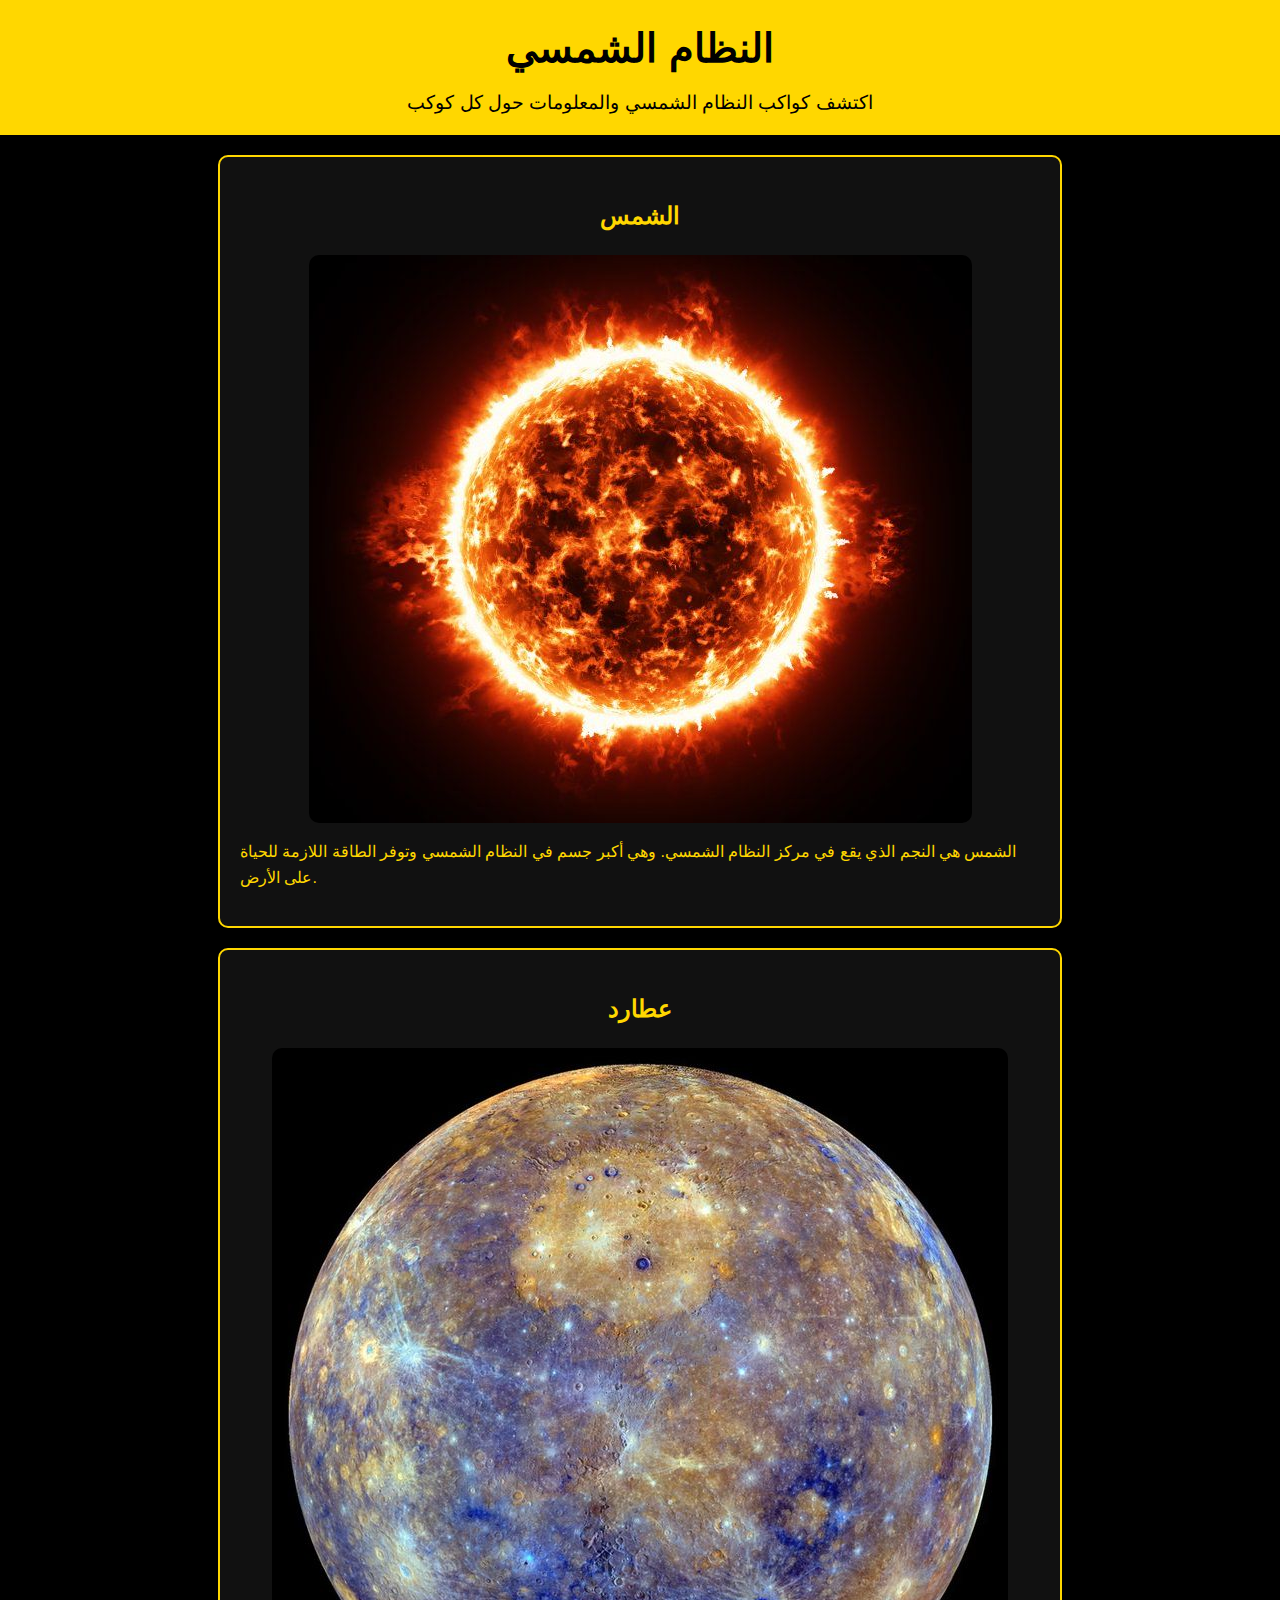
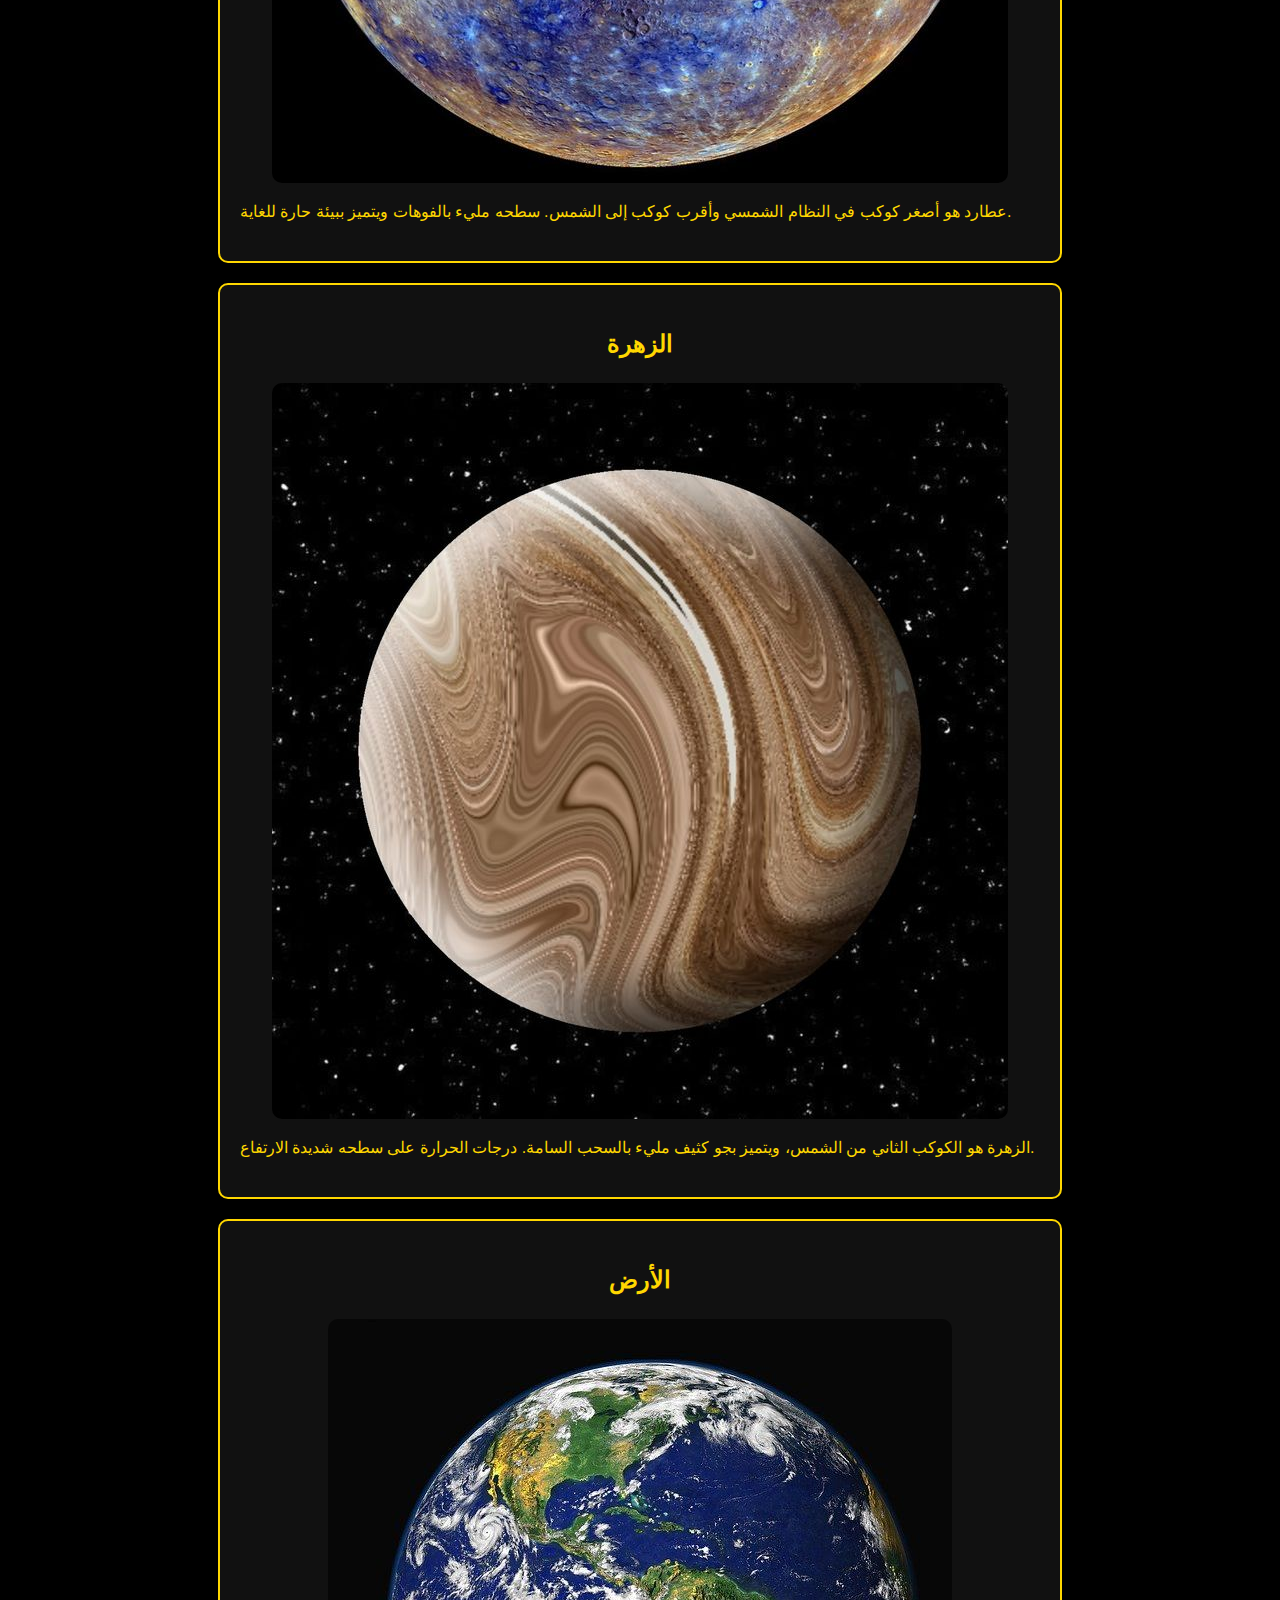
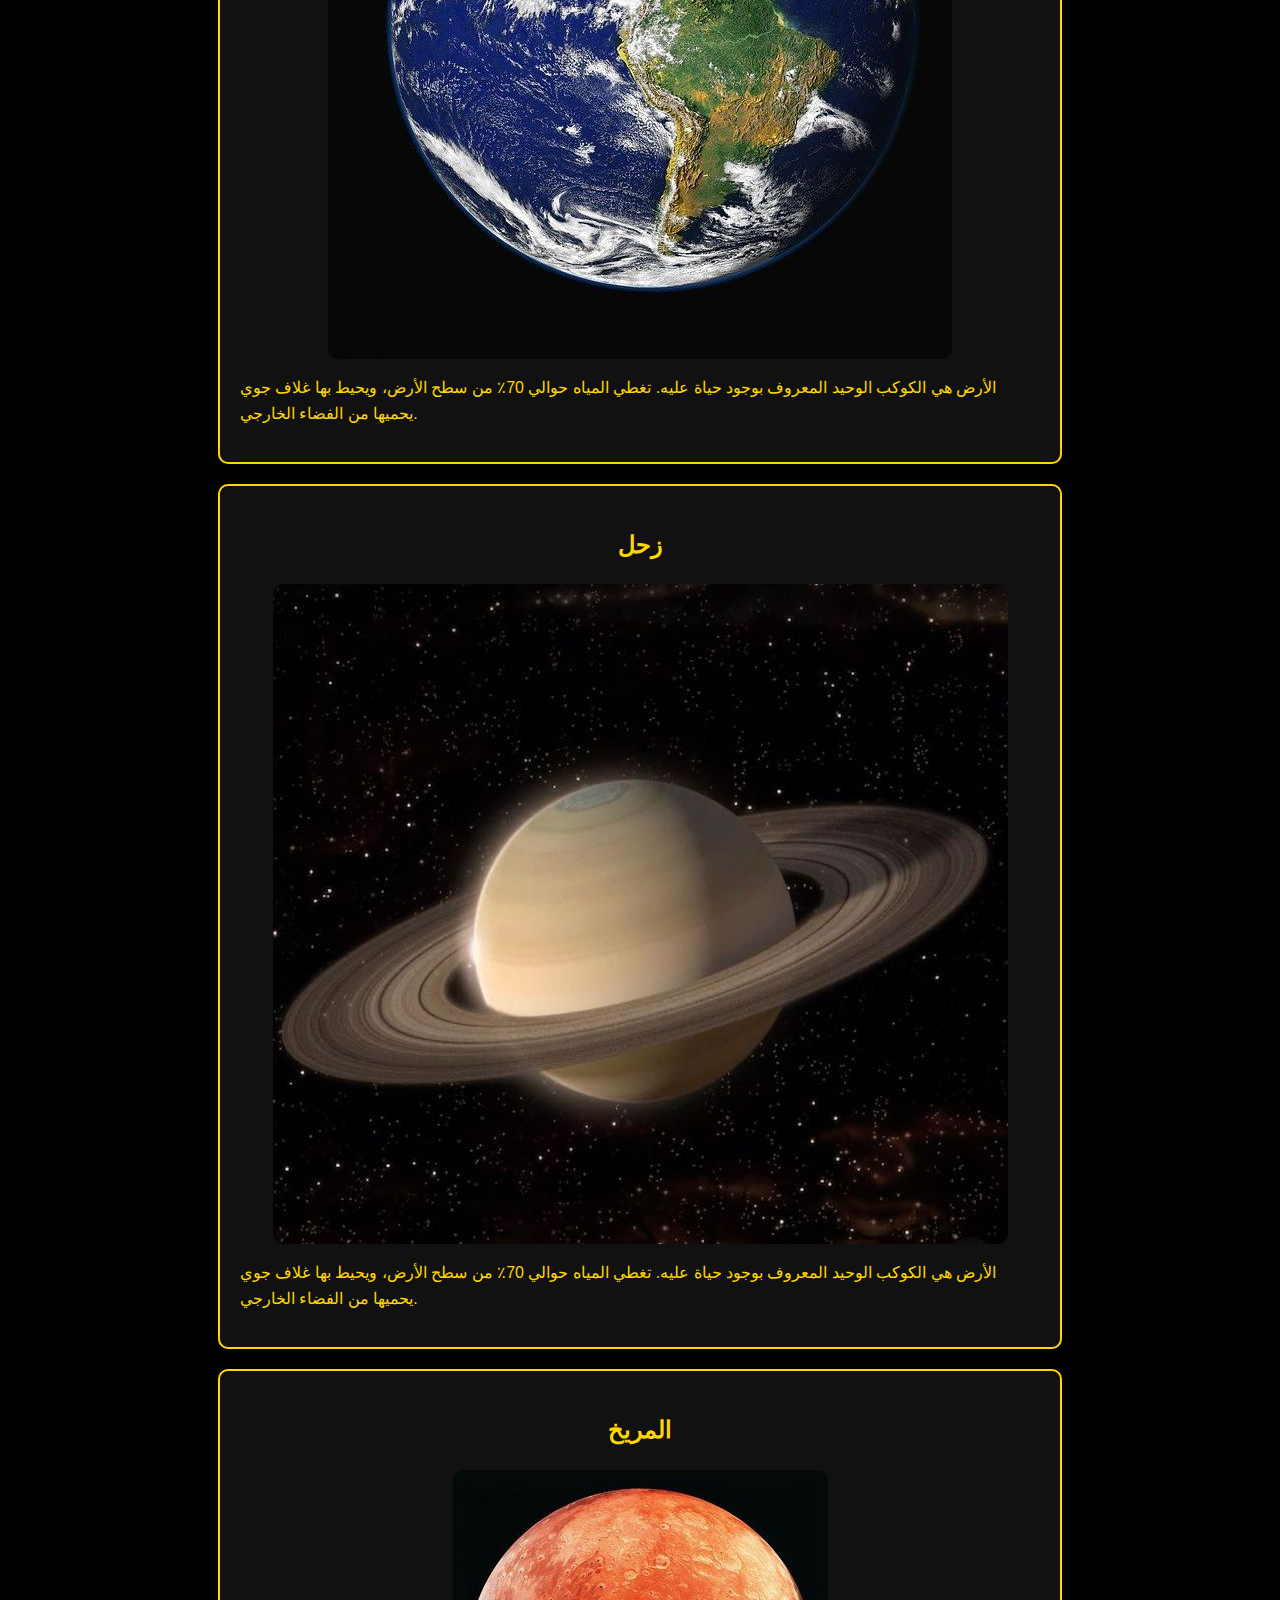
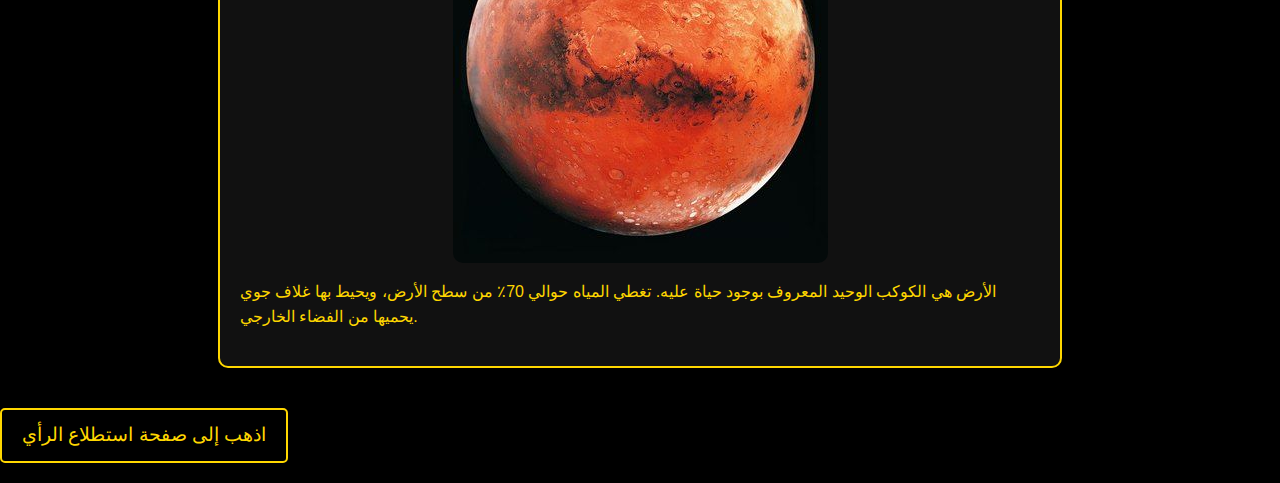
==== Systemesolaire/html/index.html @ 97ca5789 "Add files via upload" ====
<!DOCTYPE html>
<html lang="ar">
<head>
    <meta charset="UTF-8">
    <meta name="viewport" content="width=device-width, initial-scale=1.0">
    <title>النظام الشمسي</title>
    <link rel="stylesheet" href="../css/style.css">
</head>
<body>

    <header>
        <h1>النظام الشمسي</h1>
        <p>اكتشف كواكب النظام الشمسي والمعلومات حول كل كوكب</p>
    </header>

    <section>
        <h2>الشمس</h2>
        <img src="../img/sun.jpeg" alt="الشمس">
        <p>الشمس هي النجم الذي يقع في مركز النظام الشمسي. وهي أكبر جسم في النظام الشمسي وتوفر الطاقة اللازمة للحياة على الأرض.</p>
    </section>

    <section>
        <h2>عطارد</h2>
        <img src="../img/Mercure.jpeg" alt="عطارد">
        <p>عطارد هو أصغر كوكب في النظام الشمسي وأقرب كوكب إلى الشمس. سطحه مليء بالفوهات ويتميز ببيئة حارة للغاية.</p>
    </section>

   

    <section>
        <h2>الزهرة</h2>
        <img src="../img/fleur.jpeg" alt="الزهرة">
        <p>الزهرة هو الكوكب الثاني من الشمس، ويتميز بجو كثيف مليء بالسحب السامة. درجات الحرارة على سطحه شديدة الارتفاع.</p>
    </section>

    <section>
        <h2>الأرض</h2>
        <img src="../img/earth.jpeg" alt="الأرض">
        <p>الأرض هي الكوكب الوحيد المعروف بوجود حياة عليه. تغطي المياه حوالي 70٪ من سطح الأرض، ويحيط بها غلاف جوي يحميها من الفضاء الخارجي.</p>
    </section>


    <section>
        <h2>زحل</h2>
        <img src="../img/Saturn.jpeg" alt="الأرض">
        <p>الأرض هي الكوكب الوحيد المعروف بوجود حياة عليه. تغطي المياه حوالي 70٪ من سطح الأرض، ويحيط بها غلاف جوي يحميها من الفضاء الخارجي.</p>
    </section>


    <section>
        <h2>المريخ</h2>
        <img src="../img/MARS.jpeg" alt="الأرض">
        <p>الأرض هي الكوكب الوحيد المعروف بوجود حياة عليه. تغطي المياه حوالي 70٪ من سطح الأرض، ويحيط بها غلاف جوي يحميها من الفضاء الخارجي.</p>
    </section>

    <nav>
        <a href="formulaire.html">اذهب إلى صفحة استطلاع الرأي</a>
    </nav>






</body>
</html>
---- Systemesolaire/css/style.css ----
/* style.css */

/* تنسيق عام للصفحة */
body {
    font-family: Arial, sans-serif;
    line-height: 1.6;
    margin: 0;
    padding: 0;
    background-color: #000; /* خلفية سوداء */
    color: #FFD700; /* نص باللون الأصفر */
}

/* العنوان */
header {
    background-color: #FFD700; /* خلفية صفراء */
    color: #000; /* نص باللون الأسود */
    text-align: center;
    padding: 1rem 0;
}

header h1 {
    font-size: 2.5rem;
    margin: 0;
}

header p {
    font-size: 1.2rem;
    margin: 0.5rem 0 0;
}

/* الأقسام */
section {
    margin: 20px auto;
    max-width: 800px;
    padding: 20px;
    background: #111; /* خلفية داكنة */
    border: 2px solid #FFD700; /* إطار أصفر */
    border-radius: 10px;
}

section h2 {
    text-align: center;
    color: #FFD700;
}

section img {
    display: block;
    max-width: 100%;
    height: auto;
    margin: 10px auto;
    border-radius: 10px;
}

/* الجداول */
table {
    width: 100%;
    border-collapse: collapse;
}

table td {
    padding: 10px;
    color: #FFD700;
}

input, select, textarea {
    width: 100%;
    padding: 10px;
    margin: 5px 0;
    box-sizing: border-box;
    background-color: #222; /* خلفية داكنة */
    color: #FFD700; /* نص أصفر */
    border: 1px solid #FFD700;
    border-radius: 5px;
}

input:focus, select:focus, textarea:focus {
    outline: none;
    box-shadow: 0 0 10px #FFD700;
}

/* الأزرار */
button, input[type="submit"] {
    background-color: #FFD700; /* خلفية صفراء */
    color: #000; /* نص أسود */
    border: none;
    padding: 10px 20px;
    border-radius: 5px;
    font-size: 1rem;
    cursor: pointer;
    transition: background-color 0.3s ease, transform 0.2s ease;
}

button:hover, input[type="submit"]:hover {
    background-color: #FFC107;
    transform: scale(1.05);
}

button:active, input[type="submit"]:active {
    background-color: #FFA000;
    transform: scale(0.95);
}

/* روابط التنقل */
nav a {
    display: inline-block;
    text-align: center;
    margin: 20px auto;
    text-decoration: none;
    color: #FFD700;
    font-size: 1.2rem;
    padding: 10px 20px;
    border: 2px solid #FFD700;
    border-radius: 5px;
    transition: background-color 0.3s ease, color 0.3s ease;
}

nav a:hover {
    background-color: #FFD700;
    color: #000;
}
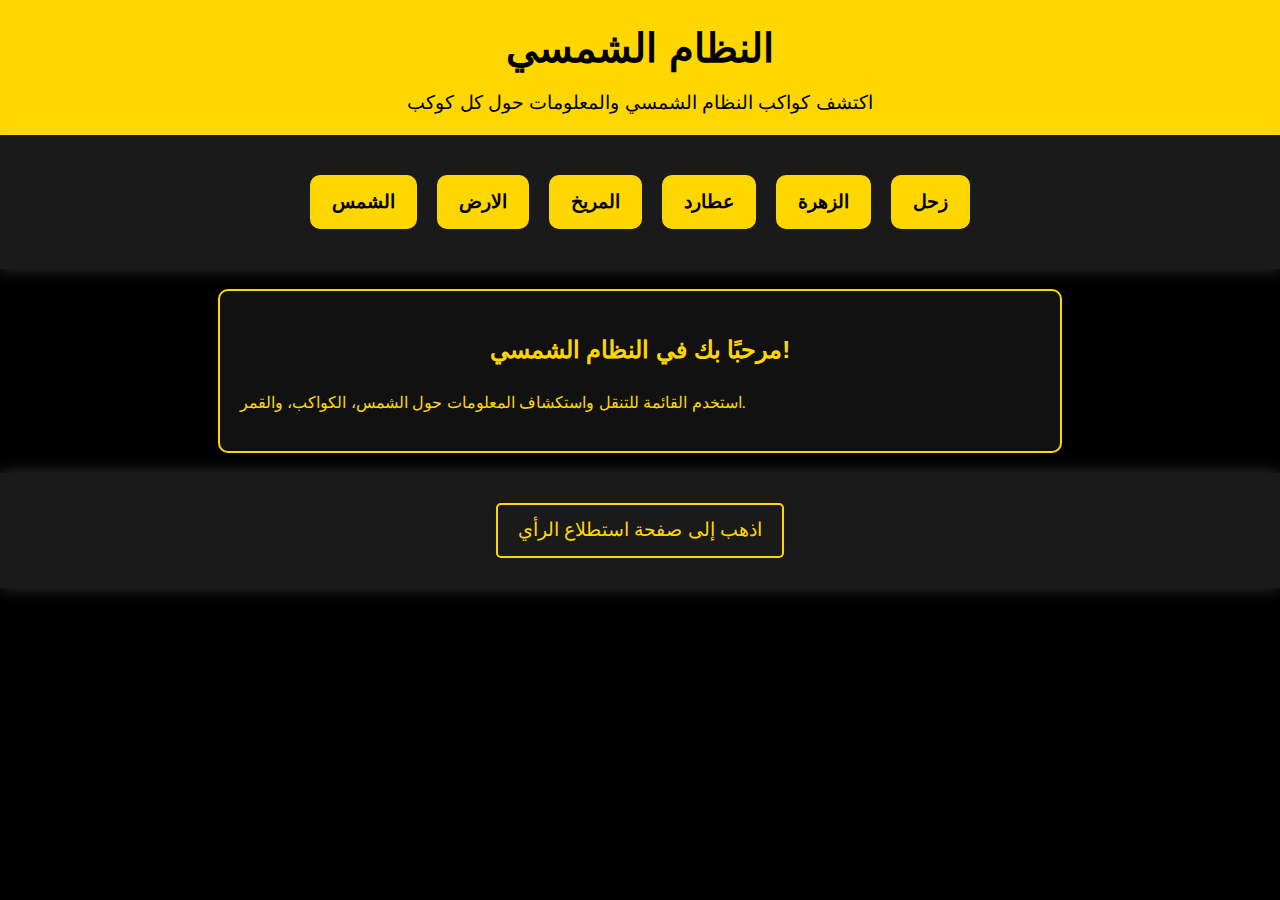
==== commit 5ad64e48: "Add files via upload" ====
--- a/Systemesolaire/html/index.html
+++ b/Systemesolaire/html/index.html
@@ -13,48 +13,41 @@
         <p>اكتشف كواكب النظام الشمسي والمعلومات حول كل كوكب</p>
     </header>
 
-    <section>
-        <h2>الشمس</h2>
-        <img src="../img/sun.jpeg" alt="الشمس">
-        <p>الشمس هي النجم الذي يقع في مركز النظام الشمسي. وهي أكبر جسم في النظام الشمسي وتوفر الطاقة اللازمة للحياة على الأرض.</p>
-    </section>
+    <nav>
+        <ul class="nav-list">
+           
+            <li><a href="#" onclick="loadPage('sun.html')">الشمس</a></li>
+            <li><a href="#" onclick="loadPage('earth.html')">الارض</a></li>
+            <li><a href="#" onclick="loadPage('mars.html')">المريخ</a></li>
+            <li><a href="#" onclick="loadPage('Mercure.html')">عطارد</a></li>
+            <li><a href="#" onclick="loadPage('fleur.html')">الزهرة</a></li>
+            <li><a href="#" onclick="loadPage('saturne.html')">زحل</a></li>
+        </ul>
+    </nav>
 
-    <section>
-        <h2>عطارد</h2>
-        <img src="../img/Mercure.jpeg" alt="عطارد">
-        <p>عطارد هو أصغر كوكب في النظام الشمسي وأقرب كوكب إلى الشمس. سطحه مليء بالفوهات ويتميز ببيئة حارة للغاية.</p>
-    </section>
+    <main>
+        <section id="content">
+            <article>
+                <h2>مرحبًا بك في النظام الشمسي!</h2>
+                <p>استخدم القائمة للتنقل واستكشاف المعلومات حول الشمس، الكواكب، والقمر.</p>
+            </article>
+        </section>
+    </main>
 
-   
+    <script>
+        function loadPage(page) {
+            fetch(page)
+                .then(response => response.text())
+                .then(data => {
+                    document.getElementById('content').innerHTML = data;
+                })
+                .catch(error => console.error('Error loading page:', error));
+        }
+    </script>
 
-    <section>
-        <h2>الزهرة</h2>
-        <img src="../img/fleur.jpeg" alt="الزهرة">
-        <p>الزهرة هو الكوكب الثاني من الشمس، ويتميز بجو كثيف مليء بالسحب السامة. درجات الحرارة على سطحه شديدة الارتفاع.</p>
-    </section>
-
-    <section>
-        <h2>الأرض</h2>
-        <img src="../img/earth.jpeg" alt="الأرض">
-        <p>الأرض هي الكوكب الوحيد المعروف بوجود حياة عليه. تغطي المياه حوالي 70٪ من سطح الأرض، ويحيط بها غلاف جوي يحميها من الفضاء الخارجي.</p>
-    </section>
-
-
-    <section>
-        <h2>زحل</h2>
-        <img src="../img/Saturn.jpeg" alt="الأرض">
-        <p>الأرض هي الكوكب الوحيد المعروف بوجود حياة عليه. تغطي المياه حوالي 70٪ من سطح الأرض، ويحيط بها غلاف جوي يحميها من الفضاء الخارجي.</p>
-    </section>
-
-
-    <section>
-        <h2>المريخ</h2>
-        <img src="../img/MARS.jpeg" alt="الأرض">
-        <p>الأرض هي الكوكب الوحيد المعروف بوجود حياة عليه. تغطي المياه حوالي 70٪ من سطح الأرض، ويحيط بها غلاف جوي يحميها من الفضاء الخارجي.</p>
-    </section>
-
+    
     <nav>
-        <a href="formulaire.html">اذهب إلى صفحة استطلاع الرأي</a>
+        <a href="formulaire.html" >اذهب إلى صفحة استطلاع الرأي</a>
     </nav>
 
 
--- a/Systemesolaire/css/style.css
+++ b/Systemesolaire/css/style.css
@@ -1,19 +1,16 @@
-/* style.css */
-
-/* تنسيق عام للصفحة */
 body {
     font-family: Arial, sans-serif;
     line-height: 1.6;
     margin: 0;
     padding: 0;
-    background-color: #000; /* خلفية سوداء */
-    color: #FFD700; /* نص باللون الأصفر */
+    background-color: #000; 
+    color: #FFD700; 
 }
 
-/* العنوان */
+
 header {
-    background-color: #FFD700; /* خلفية صفراء */
-    color: #000; /* نص باللون الأسود */
+    background-color: #FFD700; 
+    color: #000; 
     text-align: center;
     padding: 1rem 0;
 }
@@ -28,13 +25,13 @@
     margin: 0.5rem 0 0;
 }
 
-/* الأقسام */
+
 section {
     margin: 20px auto;
     max-width: 800px;
     padding: 20px;
-    background: #111; /* خلفية داكنة */
-    border: 2px solid #FFD700; /* إطار أصفر */
+    background: #111; 
+    border: 2px solid #FFD700; 
     border-radius: 10px;
 }
 
@@ -51,7 +48,7 @@
     border-radius: 10px;
 }
 
-/* الجداول */
+
 table {
     width: 100%;
     border-collapse: collapse;
@@ -67,8 +64,8 @@
     padding: 10px;
     margin: 5px 0;
     box-sizing: border-box;
-    background-color: #222; /* خلفية داكنة */
-    color: #FFD700; /* نص أصفر */
+    background-color: #222; 
+    color: #FFD700; 
     border: 1px solid #FFD700;
     border-radius: 5px;
 }
@@ -78,10 +75,10 @@
     box-shadow: 0 0 10px #FFD700;
 }
 
-/* الأزرار */
+
 button, input[type="submit"] {
-    background-color: #FFD700; /* خلفية صفراء */
-    color: #000; /* نص أسود */
+    background-color: #FFD700; 
+    color: #000; 
     border: none;
     padding: 10px 20px;
     border-radius: 5px;
@@ -100,7 +97,44 @@
     transform: scale(0.95);
 }
 
-/* روابط التنقل */
+
+nav {
+    background-color: rgba(255, 255, 255, 0.1);
+    padding: 10px 0;
+    box-shadow: 0 0 15px rgba(255, 255, 255, 0.2);
+    text-align: center;
+}
+.nav-list {
+    list-style: none;
+    margin: 0;
+    padding: 0;
+    display: flex;
+    flex-wrap: wrap;
+    justify-content: center;
+}
+
+.nav-list li {
+    margin: 10px;
+}
+.nav-list a {
+    background-color: #FFD700;
+    color: #000;
+    font-size: 1.2em;
+    font-weight: bold;
+    text-decoration: none;
+    padding: 10px 20px;
+    border-radius: 10px;
+    transition: transform 0.3s ease, background-color 0.3s ease;
+    display: inline-block;
+}
+img{
+    width: 300px;
+}
+
+.nav-list a:hover {
+    background-color: #ffa500;
+    transform: scale(1.05);
+}
 nav a {
     display: inline-block;
     text-align: center;
@@ -113,7 +147,6 @@
     border-radius: 5px;
     transition: background-color 0.3s ease, color 0.3s ease;
 }
-
 nav a:hover {
     background-color: #FFD700;
     color: #000;
